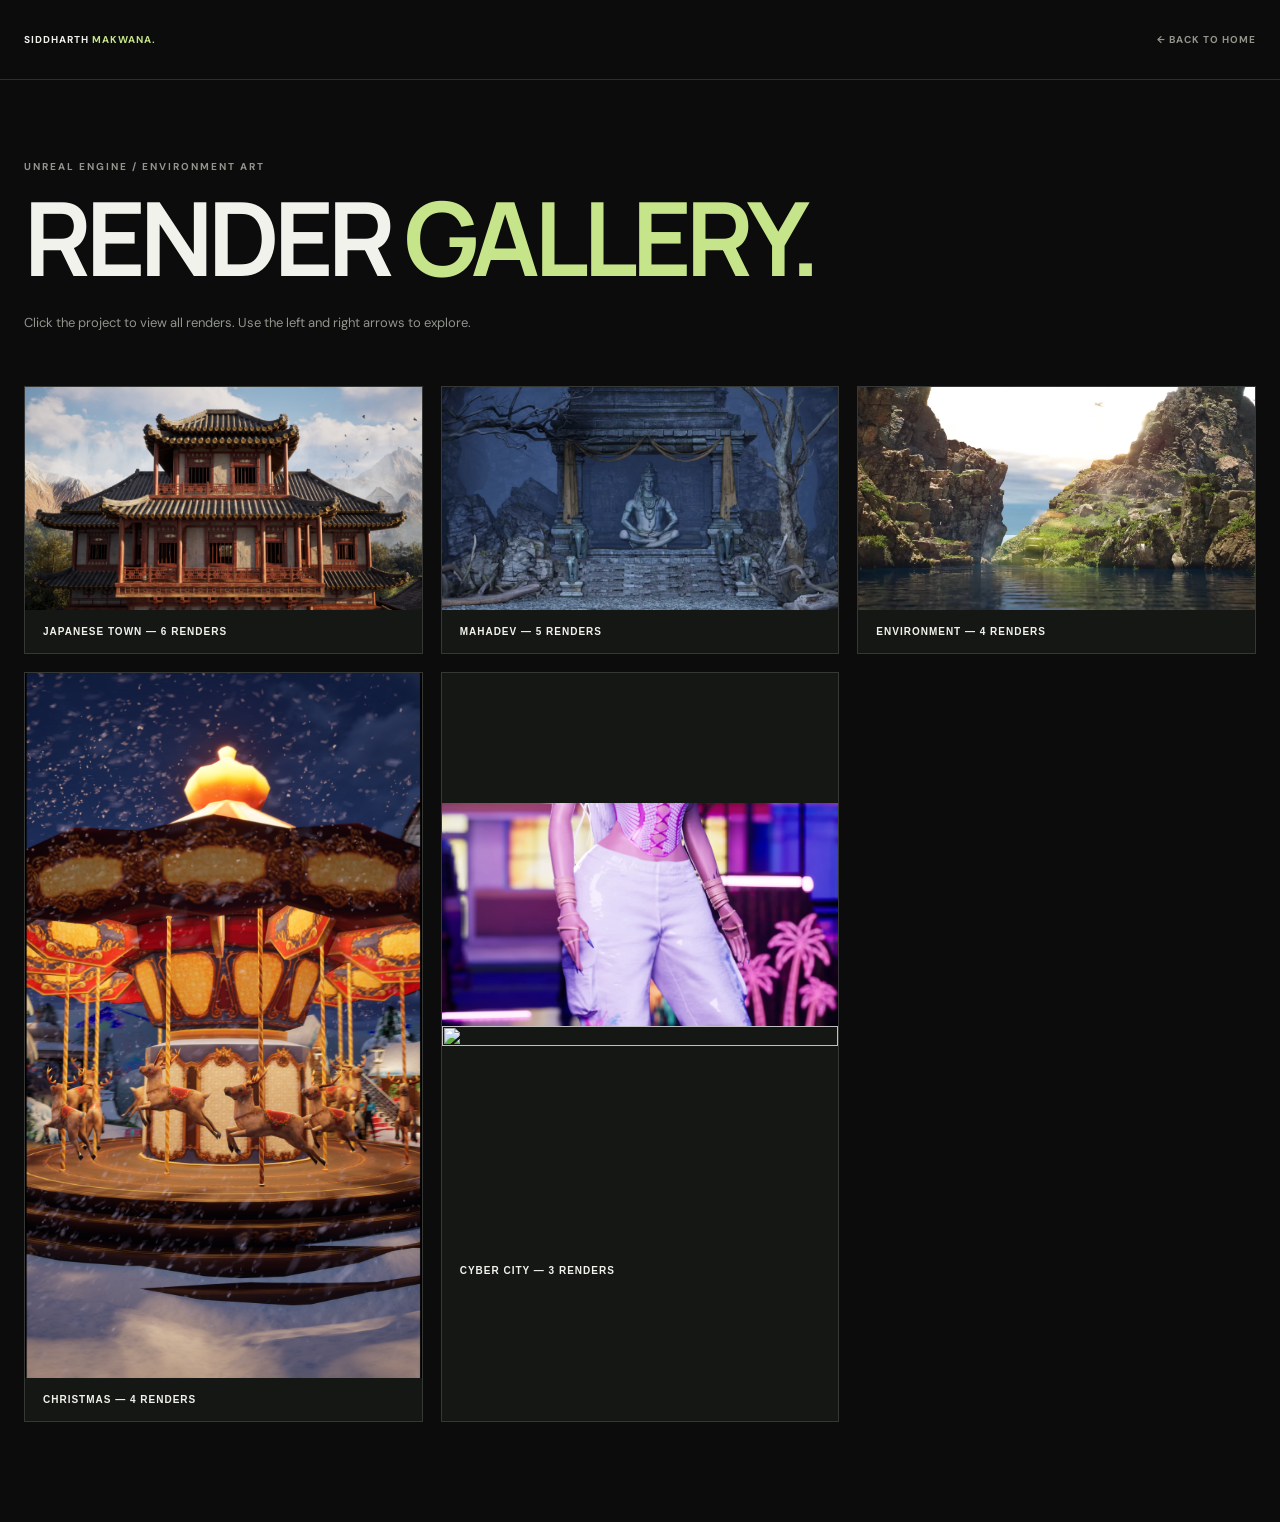
==== extra.html @ 0ca6e2f9 "gallry added" ====
<!DOCTYPE html>
<html lang="en">
<head>
  <meta charset="UTF-8">
  <meta name="viewport" content="width=device-width, initial-scale=1">
  <meta name="theme-color" content="#0b0c0b">
  <title>Japanese Town | Siddharth Makwana</title>

  <link rel="preconnect" href="https://fonts.googleapis.com">
  <link rel="preconnect" href="https://fonts.gstatic.com" crossorigin>
  <link href="https://fonts.googleapis.com/css2?family=DM+Sans:wght@400;500;600;700&family=Manrope:wght@500;600;700;800&display=swap" rel="stylesheet">

  <link rel="stylesheet" href="gallery.css">
</head>

<body>

  <header class="gallery-header">
    <a href="index.html" class="gallery-logo">
      SIDDHARTH <span>MAKWANA.</span>
    </a>

    <a href="index.html" class="back-button">
      ← BACK TO HOME
    </a>
  </header>

  <main class="gallery-main">
    <p class="gallery-label">UNREAL ENGINE / ENVIRONMENT ART</p>

    <h1>RENDER <span>GALLERY.</span></h1>

    <p class="gallery-description">
      Click the project to view all renders. Use the left and right arrows to explore.
    </p>

    <div class="gallery-grid">
      <button class="gallery-item project-card"
        data-title="Japanese Town"
        data-images="images/gallery/render-01.png|images/gallery/render-02.png|images/gallery/render-03.png|images/gallery/render-04.png|images/gallery/render-05.png|images/gallery/render-06.png  ">
        <img src="images/gallery/render-01.png" alt="Japanese Town environment render">
        <span>JAPANESE TOWN — 6 RENDERS</span>
      </button>

        <!-- Mahadev -->
      <button class="gallery-item project-card"
        data-title="Mahadev"
        data-images="images/gallery/mahadev-01.png|images/gallery/mahadev-02.png|images/gallery/mahadev-03.png|images/gallery/mahadev-04.png|images/gallery/mahadev-05.png">
        <img src="images/gallery/mahadev-01.png" alt="Mahadev environment render">
        <span>MAHADEV — 5 RENDERS</span>
      </button>

      <button class="gallery-item project-card"
        data-title="Environment"
        data-images="images/gallery/environment-01.png|images/gallery/environment-02.png|images/gallery/environment-03.png|images/gallery/environment-04.png">
        <img src="images/gallery/environment-01.png" alt="Environment art render">
        <span>ENVIRONMENT — 4 RENDERS</span>
      </button>

      <button class="gallery-item project-card"
        data-title="Christmas"
        data-images="images/gallery/christmas-01.png|images/gallery/christmas-02.png|images/gallery/christmas-03.png|images/gallery/christmas-04.png">
        <img src="images/gallery/christmas-01.png" alt="Christmas cinematic render">
        <span>CHRISTMAS — 4 RENDERS</span>
      </button>

      <button class="gallery-item project-card cyber-city-card"
        data-title="Cyber City"
        data-images="images/gallery/cyber-city-02.png|images/gallery/cyber-city-01.png|images/gallery/cyber-city-03.png">
        <img src="images/gallery/cyber-city-02.png" alt="Cyber City Unreal Engine render">
        <img src="images/gallery/THIS-IS-LANDSCAPE.png">
        <span>CYBER CITY — 3 RENDERS</span>
      </button>

    </div>
  </main>

  <dialog class="image-popup" id="imagePopup">
    <button class="popup-close" id="popupClose" aria-label="Close image">
      ✕
    </button>

    <button class="popup-arrow popup-prev" id="popupPrev" aria-label="Previous image">
      ←
    </button>

    <button class="popup-arrow popup-next" id="popupNext" aria-label="Next image">
      →
    </button>

    <img id="popupImage" src="" alt="">

    <div class="popup-info">
      <p id="popupTitle"></p>
      <span id="popupCount"></span>
    </div>
  </dialog>

  <script>
    const popup = document.getElementById("imagePopup");
    const popupImage = document.getElementById("popupImage");
    const popupTitle = document.getElementById("popupTitle");
    const popupCount = document.getElementById("popupCount");
    const popupClose = document.getElementById("popupClose");
    const popupPrev = document.getElementById("popupPrev");
    const popupNext = document.getElementById("popupNext");

    let projectImages = [];
    let currentImage = 0;
    let projectTitle = "";

    function showImage(index) {
      currentImage = (index + projectImages.length) % projectImages.length;

      popupImage.src = projectImages[currentImage];
      popupImage.alt = `${projectTitle} render ${currentImage + 1}`;

      popupTitle.textContent = projectTitle;
      popupCount.textContent =
        `${currentImage + 1} / ${projectImages.length}`;
    }

    document.querySelectorAll(".project-card").forEach(card => {
      card.addEventListener("click", () => {
        projectTitle = card.dataset.title;
        projectImages = card.dataset.images.split("|");

        showImage(0);
        popup.showModal();
      });
    });

    popupNext.addEventListener("click", () => {
      showImage(currentImage + 1);
    });

    popupPrev.addEventListener("click", () => {
      showImage(currentImage - 1);
    });

    popupClose.addEventListener("click", () => {
      popup.close();
    });

    popup.addEventListener("click", event => {
      if (event.target === popup) {
        popup.close();
      }
    });

    document.addEventListener("keydown", event => {
      if (!popup.open) return;

      if (event.key === "ArrowRight") {
        showImage(currentImage + 1);
      }

      if (event.key === "ArrowLeft") {
        showImage(currentImage - 1);
      }
    });
  </script>

</body>
</html>
---- gallery.css ----
:root {
  --bg: #0b0c0b;
  --text: #f2f2ed;
  --muted: #92958c;
  --accent: #c6e58a;
  --border: rgba(255, 255, 255, 0.14);
  --heading: "Manrope", sans-serif;
  --body: "DM Sans", sans-serif;
}

* {
  box-sizing: border-box;
}

body {
  margin: 0;
  background: var(--bg);
  color: var(--text);
  font-family: var(--body);
}

.gallery-header {
  display: flex;
  min-height: 80px;
  align-items: center;
  justify-content: space-between;
  padding: 0 max(24px, calc((100% - 1280px) / 2));
  border-bottom: 1px solid var(--border);
}

.gallery-logo,
.back-button {
  color: var(--text);
  text-decoration: none;
  font-size: 10px;
  font-weight: 700;
  letter-spacing: 1px;
}

.gallery-logo span {
  color: var(--accent);
}

.back-button {
  color: var(--muted);
}

.back-button:hover {
  color: var(--accent);
}

.gallery-main {
  width: min(1280px, calc(100% - 48px));
  min-height: calc(100vh - 80px);
  margin: 0 auto;
  padding: 80px 0 100px;
}

.gallery-label {
  margin: 0 0 16px;
  color: var(--muted);
  font-size: 10px;
  font-weight: 700;
  letter-spacing: 2px;
}

h1 {
  margin: 0;
  font-family: var(--heading);
  font-size: clamp(50px, 8vw, 110px);
  font-weight: 700;
  letter-spacing: -6px;
  line-height: 0.95;
}

h1 span {
  color: var(--accent);
}

.gallery-description {
  max-width: 470px;
  margin: 25px 0 50px;
  color: var(--muted);
  font-size: 13px;
  line-height: 1.9;
}

.gallery-grid {
  display: grid;
  grid-template-columns: repeat(3, minmax(0, 1fr));
  gap: 18px;
}

.gallery-item {
  position: relative;
  padding: 0;
  overflow: hidden;
  border: 1px solid var(--border);
  color: var(--text);
  text-align: left;
  background: #151714;
  cursor: pointer;
}

.gallery-item img {
  display: block;
  width: 100%;
  aspect-ratio: 16 / 9;
  object-fit: cover;
  transition: transform 0.5s ease;
}

.gallery-item:hover img {
  transform: scale(1.04);
}

.gallery-item span {
  display: block;
  padding: 16px 18px;
  font-size: 10px;
  font-weight: 700;
  letter-spacing: 1px;
}

.gallery-item:hover span {
  color: var(--accent);
}

.image-popup {
  width: min(1500px, 96vw);
  max-width: none;
  max-height: 94vh;
  padding: 0;
  overflow: auto;
  border: 1px solid var(--border);
  background: #10110f;
}

.image-popup::backdrop {
  background: rgba(0, 0, 0, 0.9);
  backdrop-filter: blur(8px);
}

.image-popup img {
  display: block;
  width: auto;
  max-width: 100%;
  height: auto;
  max-height: 82vh;
  margin: 0 auto;
  object-fit: contain;
}

.popup-close,
.popup-arrow {
  position: fixed;
  z-index: 2;
  display: grid;
  place-items: center;
  border: 1px solid rgba(255, 255, 255, 0.35);
  border-radius: 50%;
  color: white;
  background: rgba(0, 0, 0, 0.76);
  cursor: pointer;
}

.popup-close {
  top: 22px;
  right: 22px;
  width: 42px;
  height: 42px;
  font-size: 16px;
}

.popup-arrow {
  top: 50%;
  width: 50px;
  height: 50px;
  font-size: 24px;
  transform: translateY(-50%);
}

.popup-prev {
  left: 24px;
}

.popup-next {
  right: 24px;
}

.popup-close:hover,
.popup-arrow:hover {
  border-color: var(--accent);
  color: var(--accent);
}

.popup-info {
  display: flex;
  align-items: center;
  justify-content: space-between;
  gap: 20px;
  padding: 16px 20px;
}

.popup-info p {
  margin: 0;
  color: var(--text);
  font-size: 11px;
  font-weight: 700;
  letter-spacing: 1px;
}

#popupCount {
  color: var(--accent);
  font-size: 10px;
  font-weight: 700;
  letter-spacing: 1px;
}

@media (max-width: 700px) {
  .gallery-header {
    min-height: 70px;
    padding: 0 18px;
  }

  .gallery-main {
    width: calc(100% - 36px);
    min-height: calc(100vh - 70px);
    padding: 55px 0 70px;
  }

  h1 {
    font-size: clamp(47px, 14vw, 70px);
    letter-spacing: -3px;
  }

  .popup-close {
    top: 12px;
    right: 12px;
    width: 38px;
    height: 38px;
  }

  .popup-arrow {
    width: 40px;
    height: 40px;
    font-size: 19px;
  }

  .popup-prev {
    left: 10px;
  }

  .popup-next {
    right: 10px;
  }

  .popup-info {
    padding: 13px 15px;
  }

  .gallery-grid {
  grid-template-columns: repeat(2, minmax(0, 1fr));
  gap: 10px;
  }
}

.gallery-item:has(img[src*="christmas"]) img {
  aspect-ratio: 9 / 16;
  object-fit: cover;
}
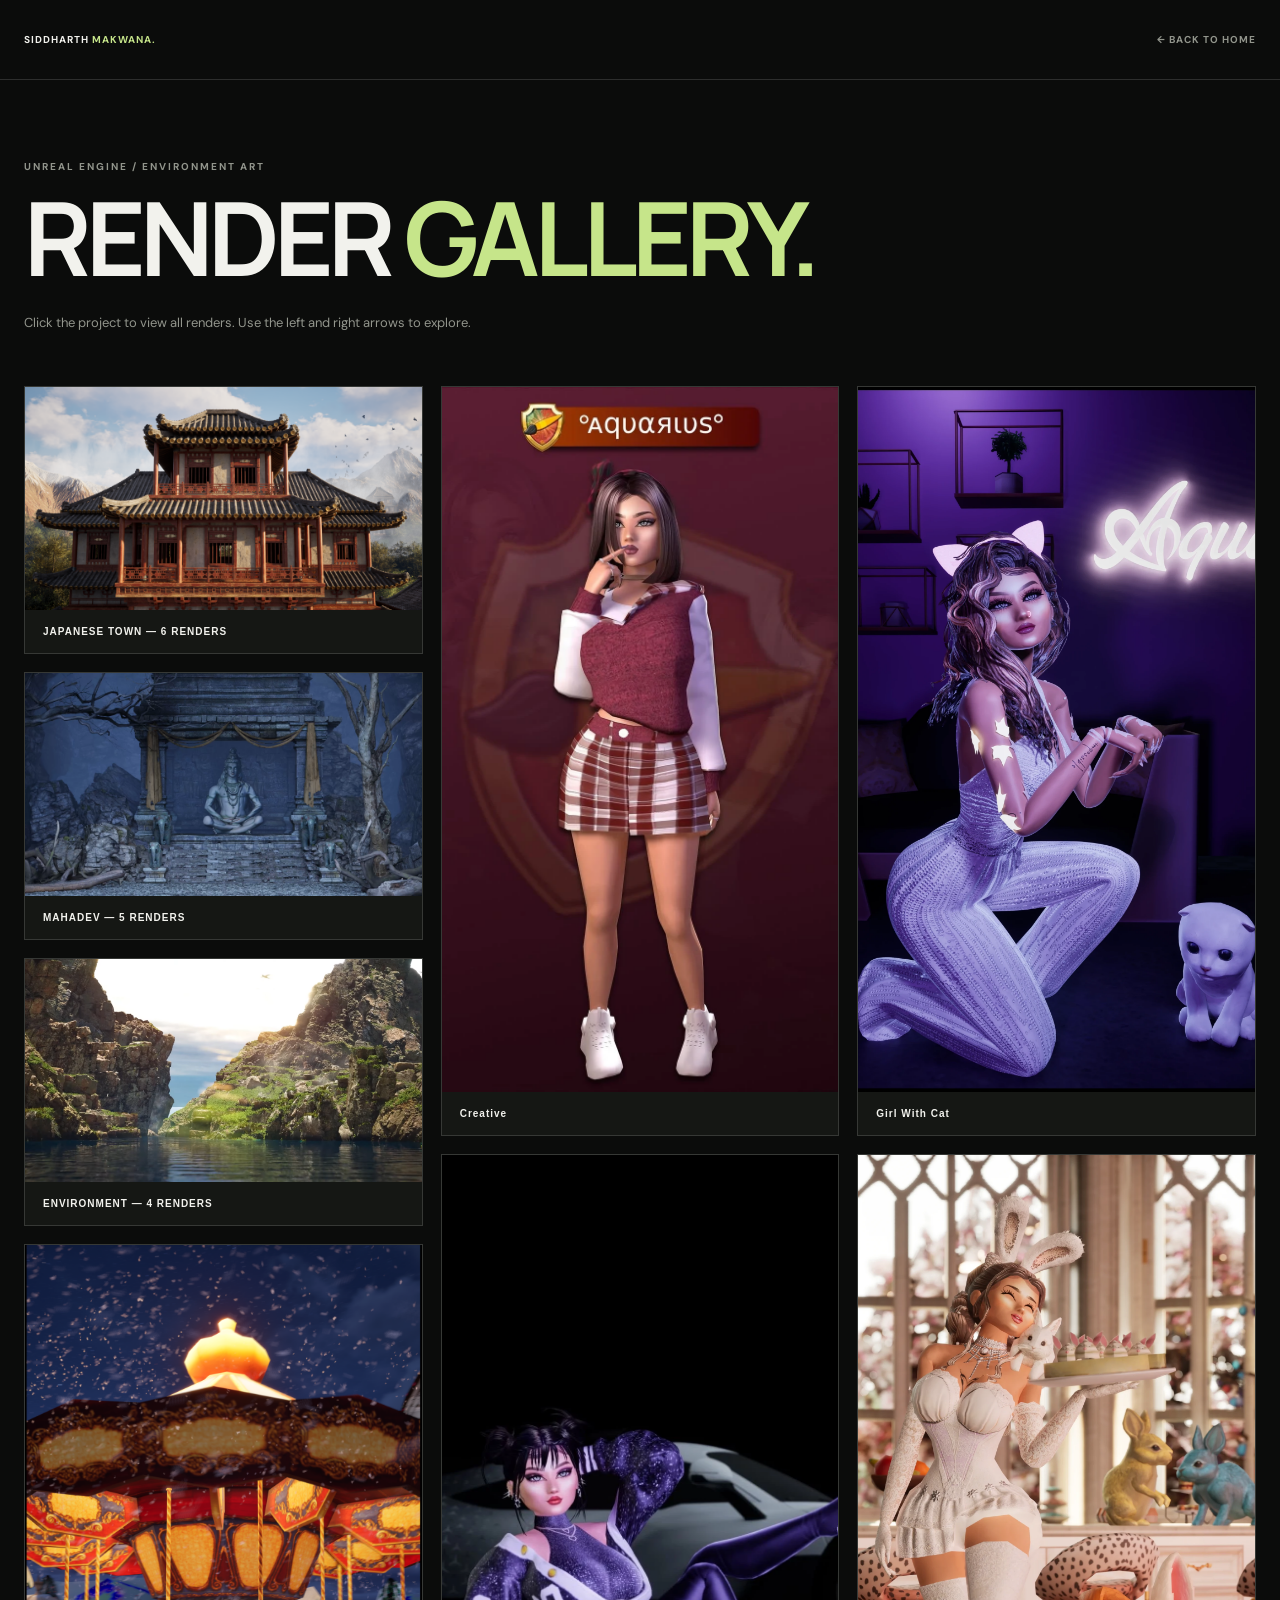
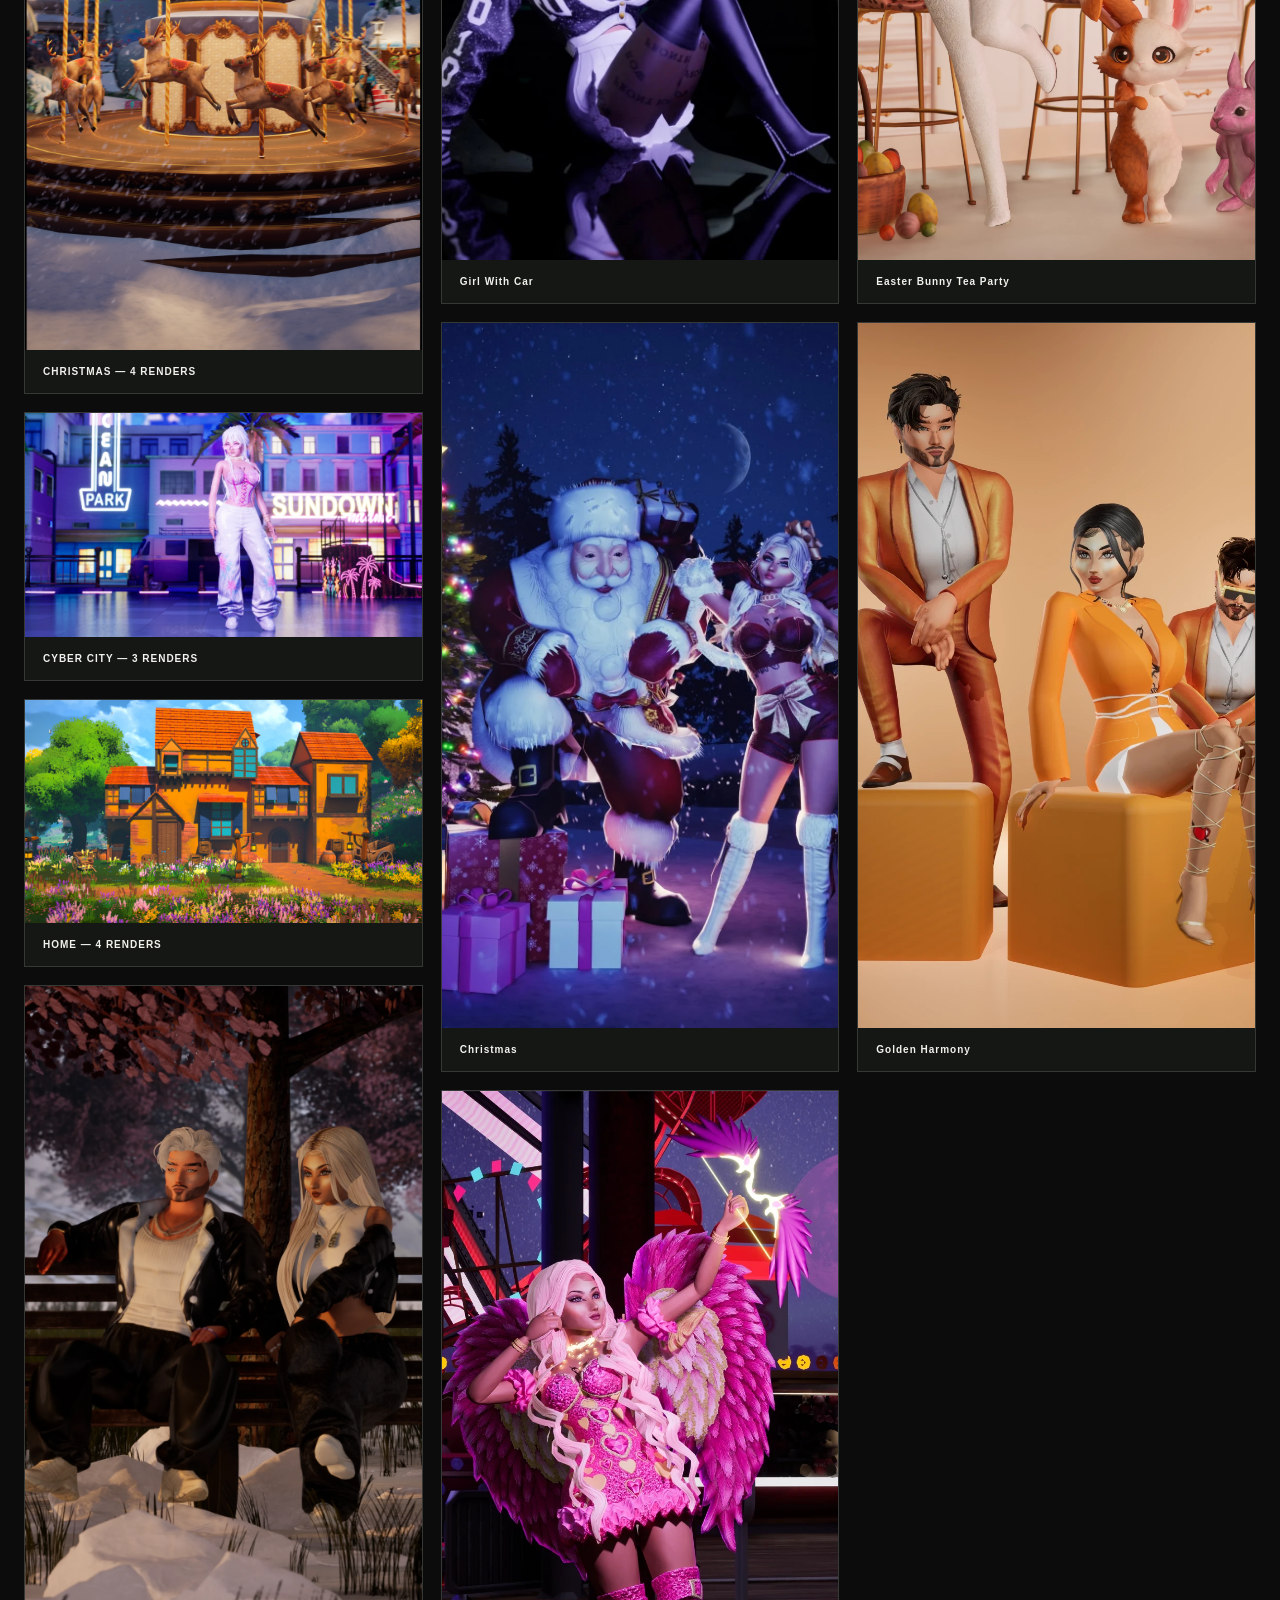
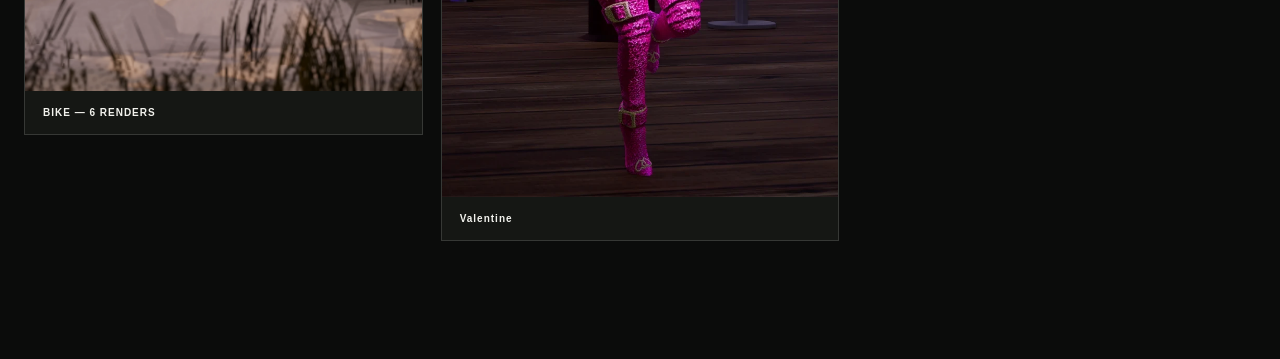
==== commit 5cd340c8: "more render addes" ====
--- a/extra.html
+++ b/extra.html
@@ -67,11 +67,74 @@
       <button class="gallery-item project-card cyber-city-card"
         data-title="Cyber City"
         data-images="images/gallery/cyber-city-02.png|images/gallery/cyber-city-01.png|images/gallery/cyber-city-03.png">
-        <img src="images/gallery/cyber-city-02.png" alt="Cyber City Unreal Engine render">
-        <img src="images/gallery/THIS-IS-LANDSCAPE.png">
+        <img src="images/gallery/cyber-city-03.png" alt="Cyber City Unreal Engine render">
         <span>CYBER CITY — 3 RENDERS</span>
       </button>
 
+      <button class="gallery-item project-card"
+        data-title="Home"
+        data-images="images/gallery/home-01.jpg|images/gallery/home-02.jpg|images/gallery/home-03.jpg|images/gallery/home-04.jpg">
+        <img src="images/gallery/home-01.jpg" alt="Home environment render">
+        <span>HOME — 4 RENDERS</span>
+      </button>
+
+      <button class="gallery-item project-card portrait-card"
+        data-title="Bike"
+        data-images="images/gallery/bike-01.png|images/gallery/bike-02.png|images/gallery/bike-03.png|images/gallery/bike-04.png|images/gallery/bike-05.png|images/gallery/bike-06.png">
+        <img src="images/gallery/bike-01.png" alt="Bike cinematic render">
+        <span>BIKE — 6 RENDERS</span>
+      </button>
+
+      <button class="gallery-item project-card portrait-card"
+        data-title="Creative"
+        data-images="images/gallery/aqua.png">
+        <img src="images/gallery/aqua.png" alt="Unreal Engine render of a creative scene">
+        <span>Creative</span>
+      </button>
+
+      <button class="gallery-item project-card portrait-card"
+        data-title="Girl With Car"
+        data-images="images/gallery/car.png">
+        <img src="images/gallery/car.png" alt="Unreal Engine render of a girl with a car">
+        <span>Girl With Car</span>
+      </button>
+
+      <button class="gallery-item project-card portrait-card"
+        data-title="Christmas"
+        data-images="images/gallery/Santa.png">
+        <img src="images/gallery/Santa.png" alt="Unreal Engine render of a Christmas scene">
+        <span>Christmas</span>
+      </button>     
+
+      <button class="gallery-item project-card portrait-card"
+        data-title="Valentine"
+        data-images="images/gallery/Valtine.png">
+        <img src="images/gallery/Valtine.png" alt="Unreal Engine render of a Valentine's Day scene">
+        <span>Valentine</span>
+      </button>
+
+      <button class="gallery-item project-card portrait-card"
+        data-title="Girl With Cat"
+        data-images="images/gallery/cat.png">
+        <img src="images/gallery/cat.png" alt="Unreal Engine render of a girl with a cat">
+        <span>Girl With Cat</span>
+      </button>
+
+      <button class="gallery-item project-card portrait-card"
+        data-title="Easter Bunny Tea Party"
+        data-images="images/gallery/Easter Bunny Tea Party.png">
+        <img src="images/gallery/Easter Bunny Tea Party.png" alt="Unreal Engine render of an Easter scene">
+        <span>Easter Bunny Tea Party</span>
+      </button>
+
+      <button class="gallery-item project-card portrait-card"
+        data-title="Golden Harmony"
+        data-images="images/gallery/Golden Harmony.png">
+        <img src="images/gallery/Golden Harmony.png" alt="Unreal Engine render of a golden harmony scene">
+        <span>Golden Harmony</span>
+      </button>
+
+      
     </div>
   </main>
 
--- a/gallery.css
+++ b/gallery.css
@@ -268,4 +268,45 @@
 .gallery-item:has(img[src*="christmas"]) img {
   aspect-ratio: 9 / 16;
   object-fit: cover;
+}
+
+.gallery-grid {
+  align-items: start;
+}
+
+.gallery-item {
+  align-self: start;
+}
+
+.portrait-card img {
+  aspect-ratio: 9 / 16;
+  object-fit: cover;
+}
+
+/* Masonry grid for mixed landscape and portrait renders */
+.gallery-grid {
+  display: block;
+  max-width: none;
+  column-count: 3;
+  column-gap: 18px;
+}
+
+.gallery-item {
+  display: inline-block;
+  width: 100%;
+  margin: 0 0 18px;
+  break-inside: avoid;
+  vertical-align: top;
+}
+
+@media (max-width: 900px) {
+  .gallery-grid {
+    column-count: 2;
+  }
+}
+
+@media (max-width: 500px) {
+  .gallery-grid {
+    column-count: 1;
+  }
 }
